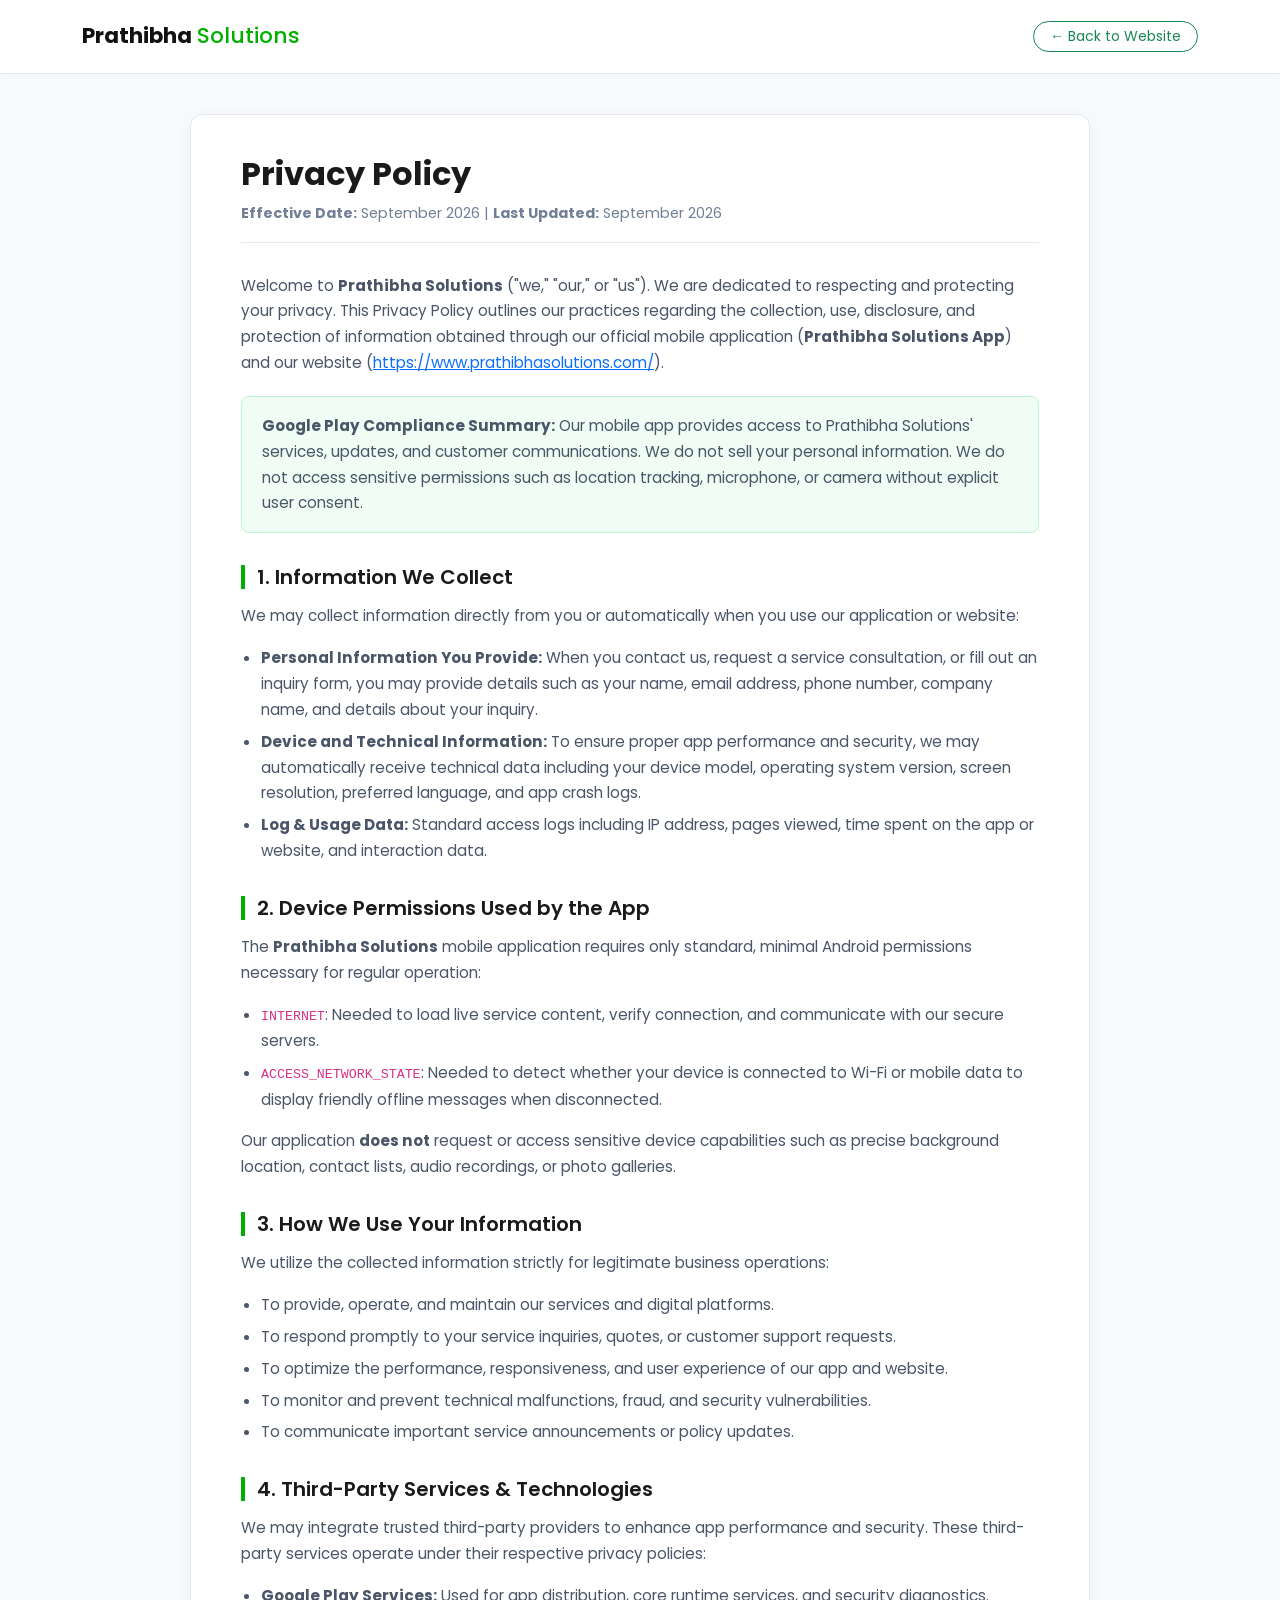
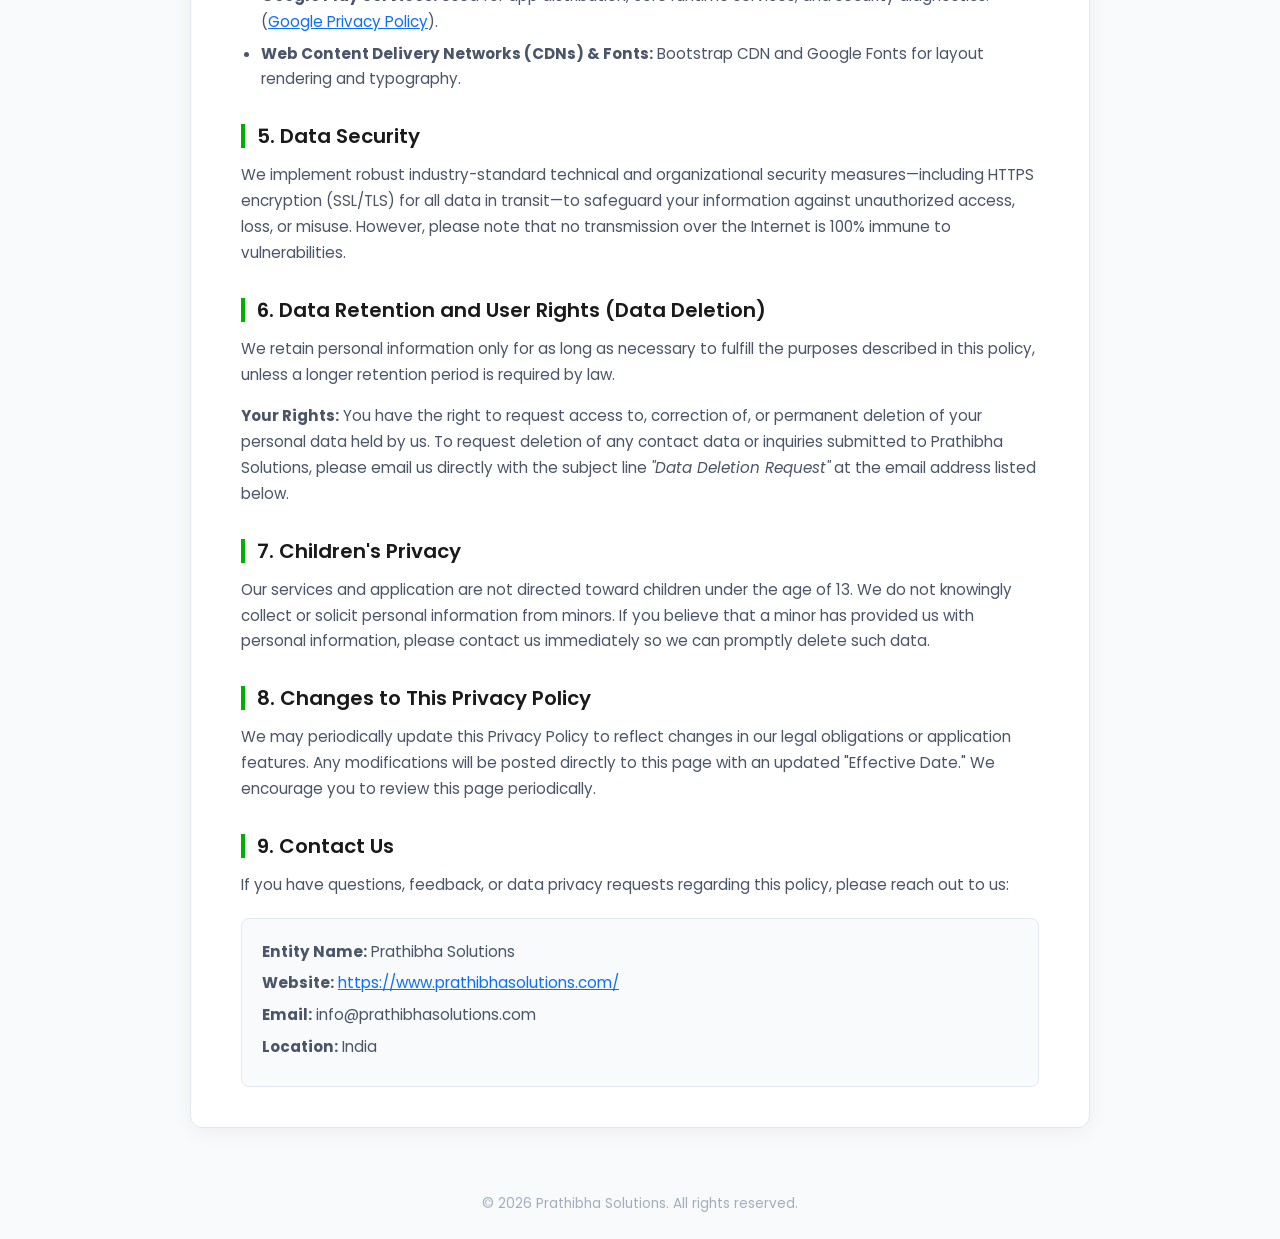
==== privacy-policy.html @ df359dce "Add Prathibha Solutions Privacy Policy" ====
<!DOCTYPE html>
<html lang="en">
<head>
    <meta charset="UTF-8">
    <meta name="viewport" content="width=device-width, initial-scale=1.0">
    <title>Privacy Policy - Prathibha Solutions</title>
    
    <!-- Google Fonts -->
    <link rel="preconnect" href="https://fonts.googleapis.com">
    <link rel="preconnect" href="https://fonts.gstatic.com" crossorigin>
    <link href="https://fonts.googleapis.com/css2?family=Poppins:wght@300;400;500;600;700&display=swap" rel="stylesheet">
    
    <!-- Bootstrap 5 CSS -->
    <link href="https://cdn.jsdelivr.net/npm/bootstrap@5.3.2/dist/css/bootstrap.min.css" rel="stylesheet">
    
    <style>
        :root {
            --primary-color: #00B000;
            --primary-dark: #008f00;
            --heading-color: #1a1a1a;
            --text-color: #4a5568;
            --bg-light: #f8fafc;
            --border-color: #e2e8f0;
        }

        body {
            font-family: 'Poppins', sans-serif;
            color: var(--text-color);
            background-color: var(--bg-light);
            line-height: 1.7;
        }

        .header-bar {
            background: #ffffff;
            border-bottom: 1px solid var(--border-color);
            padding: 18px 0;
            box-shadow: 0 2px 10px rgba(0, 0, 0, 0.03);
        }

        .brand-text {
            font-size: 1.35rem;
            font-weight: 700;
            color: #111;
            text-decoration: none;
        }

        .brand-text span {
            color: var(--primary-color);
            font-weight: 500;
        }

        .policy-container {
            max-width: 900px;
            margin: 40px auto;
            background: #ffffff;
            border-radius: 12px;
            padding: 40px 50px;
            box-shadow: 0 4px 20px rgba(0, 0, 0, 0.05);
            border: 1px solid var(--border-color);
        }

        @media (max-width: 768px) {
            .policy-container {
                padding: 24px 20px;
                margin: 20px 12px;
            }
        }

        h1 {
            color: var(--heading-color);
            font-weight: 700;
            font-size: 2rem;
            margin-bottom: 8px;
        }

        .last-updated {
            font-size: 0.9rem;
            color: #718096;
            margin-bottom: 30px;
            border-bottom: 1px solid var(--border-color);
            padding-bottom: 16px;
        }

        h2 {
            color: var(--heading-color);
            font-weight: 600;
            font-size: 1.25rem;
            margin-top: 32px;
            margin-bottom: 14px;
            padding-left: 12px;
            border-left: 4px solid var(--primary-color);
        }

        p, ul, ol {
            font-size: 0.95rem;
            margin-bottom: 16px;
        }

        ul {
            padding-left: 20px;
        }

        li {
            margin-bottom: 6px;
        }

        .highlight-box {
            background-color: #f0fdf4;
            border: 1px solid #bbf7d0;
            border-radius: 8px;
            padding: 16px 20px;
            margin: 20px 0;
            font-size: 0.95rem;
        }

        .contact-card {
            background: #f8fafc;
            border: 1px solid var(--border-color);
            border-radius: 8px;
            padding: 20px;
            margin-top: 20px;
        }

        .contact-card p {
            margin-bottom: 6px;
        }

        footer {
            text-align: center;
            padding: 24px;
            color: #a0aec0;
            font-size: 0.85rem;
        }
    </style>
</head>
<body>

    <!-- Simple Branded Header -->
    <header class="header-bar">
        <div class="container d-flex justify-content-between align-items-center">
            <a href="https://www.prathibhasolutions.com/" class="brand-text">
                Prathibha <span>Solutions</span>
            </a>
            <a href="https://www.prathibhasolutions.com/" class="btn btn-outline-success btn-sm rounded-pill px-3">
                &larr; Back to Website
            </a>
        </div>
    </header>

    <!-- Main Policy Content -->
    <main class="container">
        <div class="policy-container">
            <h1>Privacy Policy</h1>
            <div class="last-updated">
                <strong>Effective Date:</strong> September 2026 | <strong>Last Updated:</strong> September 2026
            </div>

            <p>
                Welcome to <strong>Prathibha Solutions</strong> ("we," "our," or "us"). We are dedicated to respecting and protecting your privacy. This Privacy Policy outlines our practices regarding the collection, use, disclosure, and protection of information obtained through our official mobile application (<strong>Prathibha Solutions App</strong>) and our website (<a href="https://www.prathibhasolutions.com/" target="_blank" rel="noopener">https://www.prathibhasolutions.com/</a>).
            </p>

            <div class="highlight-box">
                <strong>Google Play Compliance Summary:</strong> Our mobile app provides access to Prathibha Solutions' services, updates, and customer communications. We do not sell your personal information. We do not access sensitive permissions such as location tracking, microphone, or camera without explicit user consent.
            </div>

            <h2>1. Information We Collect</h2>
            <p>We may collect information directly from you or automatically when you use our application or website:</p>
            <ul>
                <li><strong>Personal Information You Provide:</strong> When you contact us, request a service consultation, or fill out an inquiry form, you may provide details such as your name, email address, phone number, company name, and details about your inquiry.</li>
                <li><strong>Device and Technical Information:</strong> To ensure proper app performance and security, we may automatically receive technical data including your device model, operating system version, screen resolution, preferred language, and app crash logs.</li>
                <li><strong>Log & Usage Data:</strong> Standard access logs including IP address, pages viewed, time spent on the app or website, and interaction data.</li>
            </ul>

            <h2>2. Device Permissions Used by the App</h2>
            <p>The <strong>Prathibha Solutions</strong> mobile application requires only standard, minimal Android permissions necessary for regular operation:</p>
            <ul>
                <li><code>INTERNET</code>: Needed to load live service content, verify connection, and communicate with our secure servers.</li>
                <li><code>ACCESS_NETWORK_STATE</code>: Needed to detect whether your device is connected to Wi-Fi or mobile data to display friendly offline messages when disconnected.</li>
            </ul>
            <p>Our application <strong>does not</strong> request or access sensitive device capabilities such as precise background location, contact lists, audio recordings, or photo galleries.</p>

            <h2>3. How We Use Your Information</h2>
            <p>We utilize the collected information strictly for legitimate business operations:</p>
            <ul>
                <li>To provide, operate, and maintain our services and digital platforms.</li>
                <li>To respond promptly to your service inquiries, quotes, or customer support requests.</li>
                <li>To optimize the performance, responsiveness, and user experience of our app and website.</li>
                <li>To monitor and prevent technical malfunctions, fraud, and security vulnerabilities.</li>
                <li>To communicate important service announcements or policy updates.</li>
            </ul>

            <h2>4. Third-Party Services & Technologies</h2>
            <p>We may integrate trusted third-party providers to enhance app performance and security. These third-party services operate under their respective privacy policies:</p>
            <ul>
                <li><strong>Google Play Services:</strong> Used for app distribution, core runtime services, and security diagnostics. (<a href="https://policies.google.com/privacy" target="_blank" rel="noopener">Google Privacy Policy</a>).</li>
                <li><strong>Web Content Delivery Networks (CDNs) & Fonts:</strong> Bootstrap CDN and Google Fonts for layout rendering and typography.</li>
            </ul>

            <h2>5. Data Security</h2>
            <p>
                We implement robust industry-standard technical and organizational security measures—including HTTPS encryption (SSL/TLS) for all data in transit—to safeguard your information against unauthorized access, loss, or misuse. However, please note that no transmission over the Internet is 100% immune to vulnerabilities.
            </p>

            <h2>6. Data Retention and User Rights (Data Deletion)</h2>
            <p>
                We retain personal information only for as long as necessary to fulfill the purposes described in this policy, unless a longer retention period is required by law.
            </p>
            <p>
                <strong>Your Rights:</strong> You have the right to request access to, correction of, or permanent deletion of your personal data held by us. To request deletion of any contact data or inquiries submitted to Prathibha Solutions, please email us directly with the subject line <em>"Data Deletion Request"</em> at the email address listed below.
            </p>

            <h2>7. Children's Privacy</h2>
            <p>
                Our services and application are not directed toward children under the age of 13. We do not knowingly collect or solicit personal information from minors. If you believe that a minor has provided us with personal information, please contact us immediately so we can promptly delete such data.
            </p>

            <h2>8. Changes to This Privacy Policy</h2>
            <p>
                We may periodically update this Privacy Policy to reflect changes in our legal obligations or application features. Any modifications will be posted directly to this page with an updated "Effective Date." We encourage you to review this page periodically.
            </p>

            <h2>9. Contact Us</h2>
            <p>
                If you have questions, feedback, or data privacy requests regarding this policy, please reach out to us:
            </p>
            <div class="contact-card">
                <p><strong>Entity Name:</strong> Prathibha Solutions</p>
                <p><strong>Website:</strong> <a href="https://www.prathibhasolutions.com/" target="_blank" rel="noopener">https://www.prathibhasolutions.com/</a></p>
                <p><strong>Email:</strong> info@prathibhasolutions.com</p>
                <p><strong>Location:</strong> India</p>
            </div>
        </div>
    </main>

    <footer>
        &copy; 2026 Prathibha Solutions. All rights reserved.
    </footer>

</body>
</html>
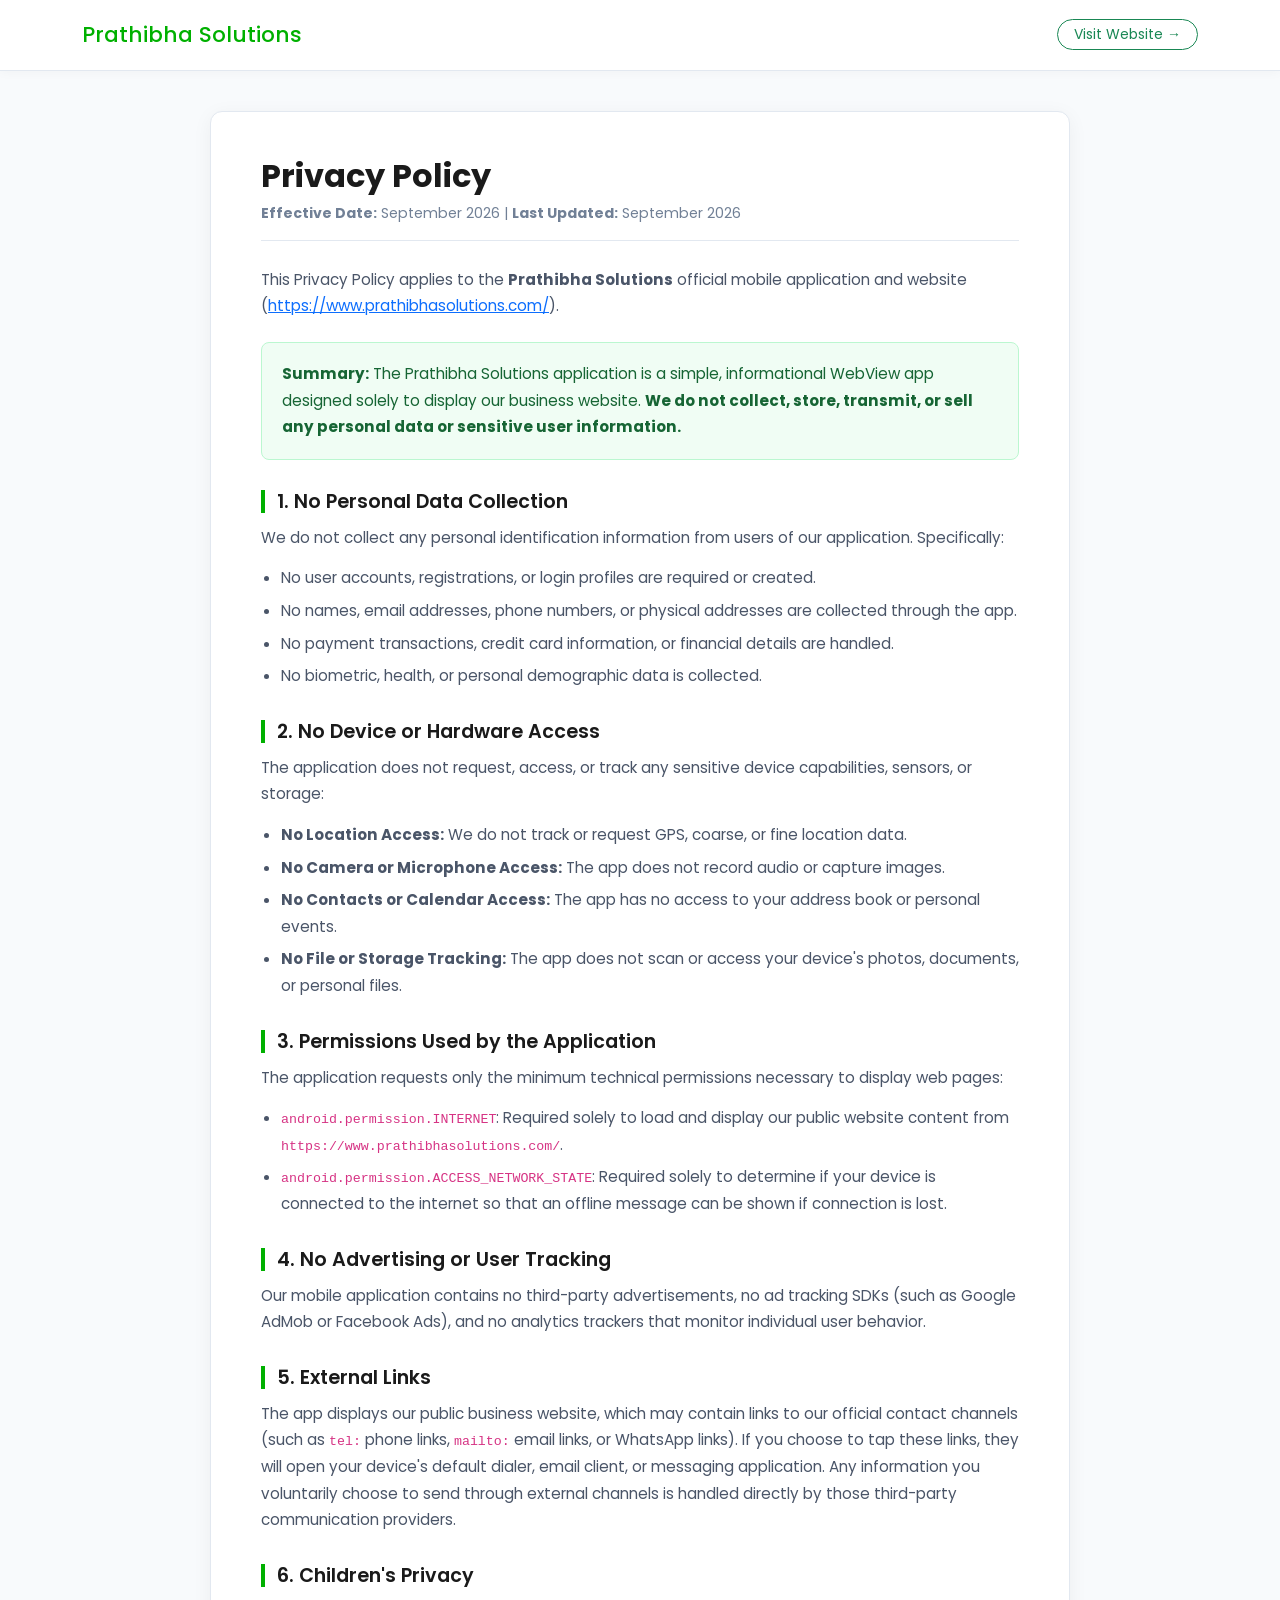
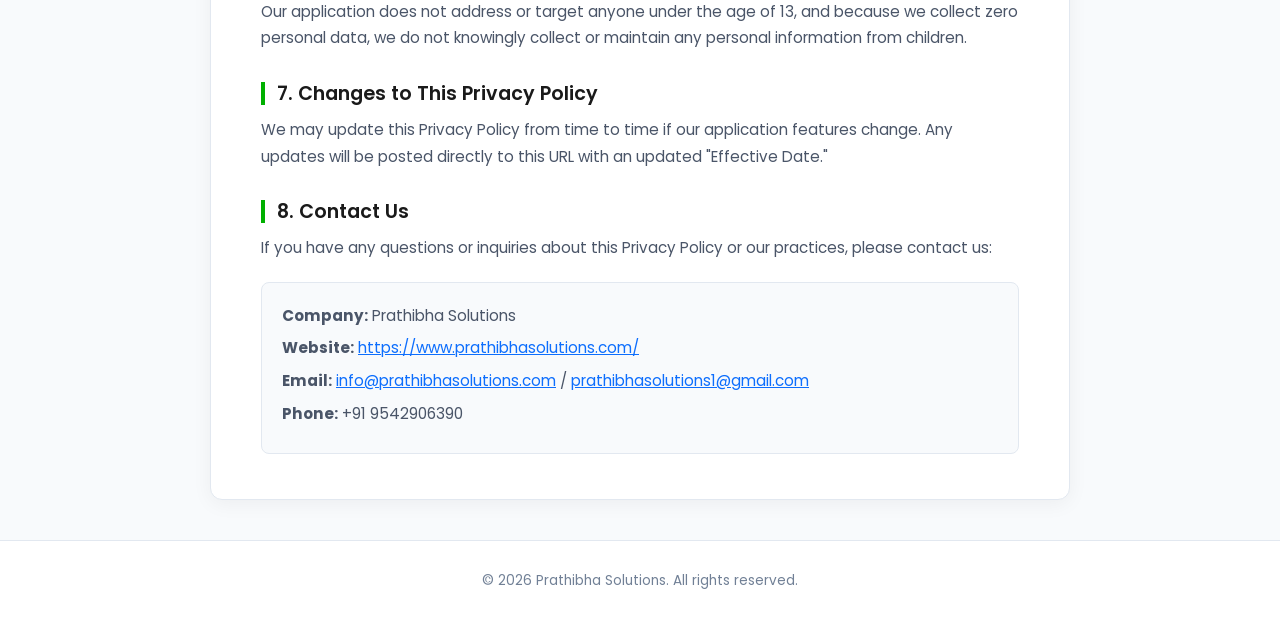
==== commit 58bca8bc: "Update Privacy Policy to minimal zero-data-collection policy" ====
--- a/privacy-policy.html
+++ b/privacy-policy.html
@@ -5,14 +5,17 @@
     <meta name="viewport" content="width=device-width, initial-scale=1.0">
     <title>Privacy Policy - Prathibha Solutions</title>
     
+    <!-- Favicon -->
+    <link rel="icon" type="image/png" href="assets/images/favicon.png">
+
+    <!-- Bootstrap 5 CSS -->
+    <link href="https://cdn.jsdelivr.net/npm/bootstrap@5.3.2/dist/css/bootstrap.min.css" rel="stylesheet">
+    
     <!-- Google Fonts -->
     <link rel="preconnect" href="https://fonts.googleapis.com">
     <link rel="preconnect" href="https://fonts.gstatic.com" crossorigin>
     <link href="https://fonts.googleapis.com/css2?family=Poppins:wght@300;400;500;600;700&display=swap" rel="stylesheet">
-    
-    <!-- Bootstrap 5 CSS -->
-    <link href="https://cdn.jsdelivr.net/npm/bootstrap@5.3.2/dist/css/bootstrap.min.css" rel="stylesheet">
-    
+
     <style>
         :root {
             --primary-color: #00B000;
@@ -27,13 +30,15 @@
             font-family: 'Poppins', sans-serif;
             color: var(--text-color);
             background-color: var(--bg-light);
-            line-height: 1.7;
+            line-height: 1.75;
+            margin: 0;
+            padding: 0;
         }
 
         .header-bar {
             background: #ffffff;
             border-bottom: 1px solid var(--border-color);
-            padding: 18px 0;
+            padding: 16px 0;
             box-shadow: 0 2px 10px rgba(0, 0, 0, 0.03);
         }
 
@@ -42,6 +47,16 @@
             font-weight: 700;
             color: #111;
             text-decoration: none;
+            display: inline-flex;
+            align-items: center;
+            gap: 12px;
+        }
+
+        .brand-logo {
+            width: 40px;
+            height: 40px;
+            border-radius: 50%;
+            object-fit: cover;
         }
 
         .brand-text span {
@@ -50,11 +65,11 @@
         }
 
         .policy-container {
-            max-width: 900px;
+            max-width: 860px;
             margin: 40px auto;
             background: #ffffff;
             border-radius: 12px;
-            padding: 40px 50px;
+            padding: 45px 50px;
             box-shadow: 0 4px 20px rgba(0, 0, 0, 0.05);
             border: 1px solid var(--border-color);
         }
@@ -70,30 +85,30 @@
             color: var(--heading-color);
             font-weight: 700;
             font-size: 2rem;
-            margin-bottom: 8px;
+            margin-bottom: 6px;
         }
 
         .last-updated {
-            font-size: 0.9rem;
+            font-size: 0.88rem;
             color: #718096;
-            margin-bottom: 30px;
+            margin-bottom: 26px;
             border-bottom: 1px solid var(--border-color);
-            padding-bottom: 16px;
+            padding-bottom: 14px;
         }
 
         h2 {
             color: var(--heading-color);
             font-weight: 600;
-            font-size: 1.25rem;
-            margin-top: 32px;
-            margin-bottom: 14px;
+            font-size: 1.2rem;
+            margin-top: 30px;
+            margin-bottom: 12px;
             padding-left: 12px;
             border-left: 4px solid var(--primary-color);
         }
 
         p, ul, ol {
             font-size: 0.95rem;
-            margin-bottom: 16px;
+            margin-bottom: 14px;
         }
 
         ul {
@@ -108,9 +123,10 @@
             background-color: #f0fdf4;
             border: 1px solid #bbf7d0;
             border-radius: 8px;
-            padding: 16px 20px;
-            margin: 20px 0;
+            padding: 18px 20px;
+            margin: 22px 0;
             font-size: 0.95rem;
+            color: #166534;
         }
 
         .contact-card {
@@ -127,27 +143,30 @@
 
         footer {
             text-align: center;
-            padding: 24px;
-            color: #a0aec0;
+            padding: 28px 20px;
+            color: #718096;
             font-size: 0.85rem;
+            border-top: 1px solid var(--border-color);
+            background: #ffffff;
         }
     </style>
 </head>
 <body>
 
-    <!-- Simple Branded Header -->
+    <!-- Header Navigation -->
     <header class="header-bar">
         <div class="container d-flex justify-content-between align-items-center">
             <a href="https://www.prathibhasolutions.com/" class="brand-text">
-                Prathibha <span>Solutions</span>
+                <img src="assets/images/logo-circular.png" alt="Prathibha Solutions Logo" class="brand-logo" onerror="this.style.display='none'">
+                <span>Prathibha Solutions</span>
             </a>
-            <a href="https://www.prathibhasolutions.com/" class="btn btn-outline-success btn-sm rounded-pill px-3">
-                &larr; Back to Website
+            <a href="https://www.prathibhasolutions.com/" class="btn btn-outline-success btn-sm rounded-pill px-3" target="_blank" rel="noopener">
+                Visit Website &rarr;
             </a>
         </div>
     </header>
 
-    <!-- Main Policy Content -->
+    <!-- Main Content -->
     <main class="container">
         <div class="policy-container">
             <h1>Privacy Policy</h1>
@@ -156,78 +175,67 @@
             </div>
 
             <p>
-                Welcome to <strong>Prathibha Solutions</strong> ("we," "our," or "us"). We are dedicated to respecting and protecting your privacy. This Privacy Policy outlines our practices regarding the collection, use, disclosure, and protection of information obtained through our official mobile application (<strong>Prathibha Solutions App</strong>) and our website (<a href="https://www.prathibhasolutions.com/" target="_blank" rel="noopener">https://www.prathibhasolutions.com/</a>).
+                This Privacy Policy applies to the <strong>Prathibha Solutions</strong> official mobile application and website (<a href="https://www.prathibhasolutions.com/" target="_blank" rel="noopener">https://www.prathibhasolutions.com/</a>).
             </p>
 
             <div class="highlight-box">
-                <strong>Google Play Compliance Summary:</strong> Our mobile app provides access to Prathibha Solutions' services, updates, and customer communications. We do not sell your personal information. We do not access sensitive permissions such as location tracking, microphone, or camera without explicit user consent.
+                <strong>Summary:</strong> The Prathibha Solutions application is a simple, informational WebView app designed solely to display our business website. <strong>We do not collect, store, transmit, or sell any personal data or sensitive user information.</strong>
             </div>
 
-            <h2>1. Information We Collect</h2>
-            <p>We may collect information directly from you or automatically when you use our application or website:</p>
+            <h2>1. No Personal Data Collection</h2>
+            <p>We do not collect any personal identification information from users of our application. Specifically:</p>
             <ul>
-                <li><strong>Personal Information You Provide:</strong> When you contact us, request a service consultation, or fill out an inquiry form, you may provide details such as your name, email address, phone number, company name, and details about your inquiry.</li>
-                <li><strong>Device and Technical Information:</strong> To ensure proper app performance and security, we may automatically receive technical data including your device model, operating system version, screen resolution, preferred language, and app crash logs.</li>
-                <li><strong>Log & Usage Data:</strong> Standard access logs including IP address, pages viewed, time spent on the app or website, and interaction data.</li>
+                <li>No user accounts, registrations, or login profiles are required or created.</li>
+                <li>No names, email addresses, phone numbers, or physical addresses are collected through the app.</li>
+                <li>No payment transactions, credit card information, or financial details are handled.</li>
+                <li>No biometric, health, or personal demographic data is collected.</li>
             </ul>
 
-            <h2>2. Device Permissions Used by the App</h2>
-            <p>The <strong>Prathibha Solutions</strong> mobile application requires only standard, minimal Android permissions necessary for regular operation:</p>
+            <h2>2. No Device or Hardware Access</h2>
+            <p>The application does not request, access, or track any sensitive device capabilities, sensors, or storage:</p>
             <ul>
-                <li><code>INTERNET</code>: Needed to load live service content, verify connection, and communicate with our secure servers.</li>
-                <li><code>ACCESS_NETWORK_STATE</code>: Needed to detect whether your device is connected to Wi-Fi or mobile data to display friendly offline messages when disconnected.</li>
+                <li><strong>No Location Access:</strong> We do not track or request GPS, coarse, or fine location data.</li>
+                <li><strong>No Camera or Microphone Access:</strong> The app does not record audio or capture images.</li>
+                <li><strong>No Contacts or Calendar Access:</strong> The app has no access to your address book or personal events.</li>
+                <li><strong>No File or Storage Tracking:</strong> The app does not scan or access your device's photos, documents, or personal files.</li>
             </ul>
-            <p>Our application <strong>does not</strong> request or access sensitive device capabilities such as precise background location, contact lists, audio recordings, or photo galleries.</p>
-
-            <h2>3. How We Use Your Information</h2>
-            <p>We utilize the collected information strictly for legitimate business operations:</p>
+
+            <h2>3. Permissions Used by the Application</h2>
+            <p>The application requests only the minimum technical permissions necessary to display web pages:</p>
             <ul>
-                <li>To provide, operate, and maintain our services and digital platforms.</li>
-                <li>To respond promptly to your service inquiries, quotes, or customer support requests.</li>
-                <li>To optimize the performance, responsiveness, and user experience of our app and website.</li>
-                <li>To monitor and prevent technical malfunctions, fraud, and security vulnerabilities.</li>
-                <li>To communicate important service announcements or policy updates.</li>
+                <li><code>android.permission.INTERNET</code>: Required solely to load and display our public website content from <code>https://www.prathibhasolutions.com/</code>.</li>
+                <li><code>android.permission.ACCESS_NETWORK_STATE</code>: Required solely to determine if your device is connected to the internet so that an offline message can be shown if connection is lost.</li>
             </ul>
 
-            <h2>4. Third-Party Services & Technologies</h2>
-            <p>We may integrate trusted third-party providers to enhance app performance and security. These third-party services operate under their respective privacy policies:</p>
-            <ul>
-                <li><strong>Google Play Services:</strong> Used for app distribution, core runtime services, and security diagnostics. (<a href="https://policies.google.com/privacy" target="_blank" rel="noopener">Google Privacy Policy</a>).</li>
-                <li><strong>Web Content Delivery Networks (CDNs) & Fonts:</strong> Bootstrap CDN and Google Fonts for layout rendering and typography.</li>
-            </ul>
-
-            <h2>5. Data Security</h2>
-            <p>
-                We implement robust industry-standard technical and organizational security measures—including HTTPS encryption (SSL/TLS) for all data in transit—to safeguard your information against unauthorized access, loss, or misuse. However, please note that no transmission over the Internet is 100% immune to vulnerabilities.
-            </p>
-
-            <h2>6. Data Retention and User Rights (Data Deletion)</h2>
-            <p>
-                We retain personal information only for as long as necessary to fulfill the purposes described in this policy, unless a longer retention period is required by law.
-            </p>
-            <p>
-                <strong>Your Rights:</strong> You have the right to request access to, correction of, or permanent deletion of your personal data held by us. To request deletion of any contact data or inquiries submitted to Prathibha Solutions, please email us directly with the subject line <em>"Data Deletion Request"</em> at the email address listed below.
-            </p>
-
-            <h2>7. Children's Privacy</h2>
-            <p>
-                Our services and application are not directed toward children under the age of 13. We do not knowingly collect or solicit personal information from minors. If you believe that a minor has provided us with personal information, please contact us immediately so we can promptly delete such data.
-            </p>
-
-            <h2>8. Changes to This Privacy Policy</h2>
-            <p>
-                We may periodically update this Privacy Policy to reflect changes in our legal obligations or application features. Any modifications will be posted directly to this page with an updated "Effective Date." We encourage you to review this page periodically.
-            </p>
-
-            <h2>9. Contact Us</h2>
-            <p>
-                If you have questions, feedback, or data privacy requests regarding this policy, please reach out to us:
+            <h2>4. No Advertising or User Tracking</h2>
+            <p>
+                Our mobile application contains no third-party advertisements, no ad tracking SDKs (such as Google AdMob or Facebook Ads), and no analytics trackers that monitor individual user behavior.
+            </p>
+
+            <h2>5. External Links</h2>
+            <p>
+                The app displays our public business website, which may contain links to our official contact channels (such as <code>tel:</code> phone links, <code>mailto:</code> email links, or WhatsApp links). If you choose to tap these links, they will open your device's default dialer, email client, or messaging application. Any information you voluntarily choose to send through external channels is handled directly by those third-party communication providers.
+            </p>
+
+            <h2>6. Children's Privacy</h2>
+            <p>
+                Our application does not address or target anyone under the age of 13, and because we collect zero personal data, we do not knowingly collect or maintain any personal information from children.
+            </p>
+
+            <h2>7. Changes to This Privacy Policy</h2>
+            <p>
+                We may update this Privacy Policy from time to time if our application features change. Any updates will be posted directly to this URL with an updated "Effective Date."
+            </p>
+
+            <h2>8. Contact Us</h2>
+            <p>
+                If you have any questions or inquiries about this Privacy Policy or our practices, please contact us:
             </p>
             <div class="contact-card">
-                <p><strong>Entity Name:</strong> Prathibha Solutions</p>
+                <p><strong>Company:</strong> Prathibha Solutions</p>
                 <p><strong>Website:</strong> <a href="https://www.prathibhasolutions.com/" target="_blank" rel="noopener">https://www.prathibhasolutions.com/</a></p>
-                <p><strong>Email:</strong> info@prathibhasolutions.com</p>
-                <p><strong>Location:</strong> India</p>
+                <p><strong>Email:</strong> <a href="mailto:info@prathibhasolutions.com">info@prathibhasolutions.com</a> / <a href="mailto:prathibhasolutions1@gmail.com">prathibhasolutions1@gmail.com</a></p>
+                <p><strong>Phone:</strong> +91 9542906390</p>
             </div>
         </div>
     </main>
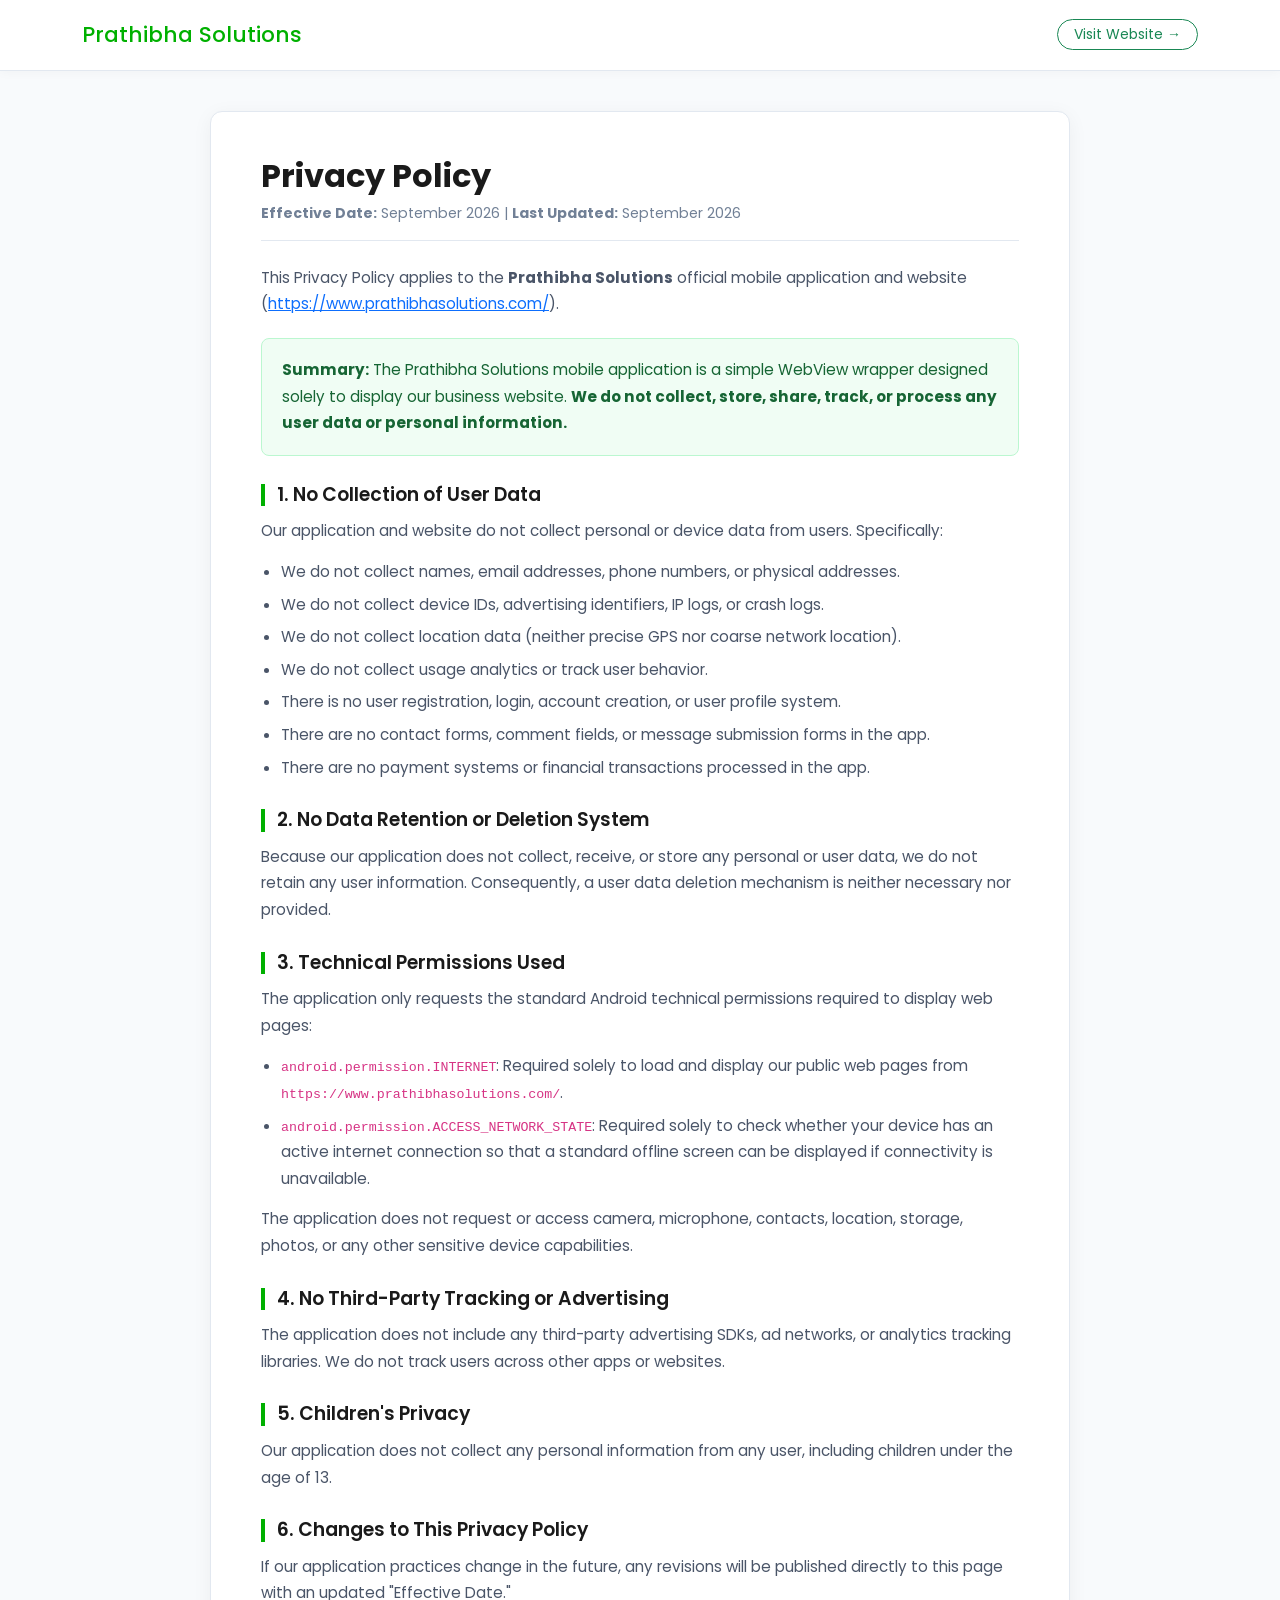
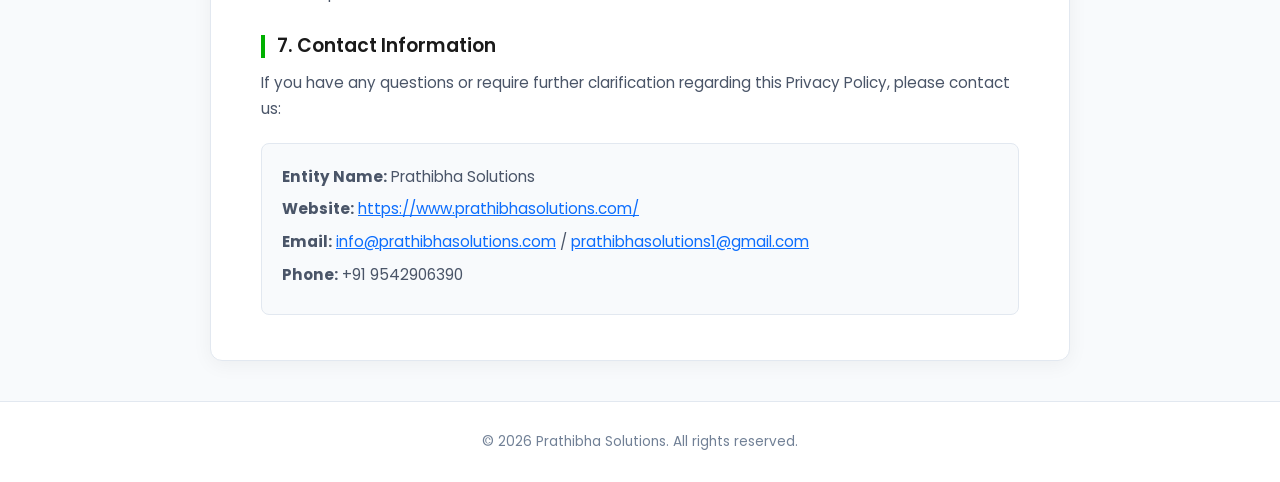
==== commit 19bd987f: "Reflect zero data collection, no accounts, no deletion mechanism" ====
--- a/privacy-policy.html
+++ b/privacy-policy.html
@@ -19,7 +19,6 @@
     <style>
         :root {
             --primary-color: #00B000;
-            --primary-dark: #008f00;
             --heading-color: #1a1a1a;
             --text-color: #4a5568;
             --bg-light: #f8fafc;
@@ -91,7 +90,7 @@
         .last-updated {
             font-size: 0.88rem;
             color: #718096;
-            margin-bottom: 26px;
+            margin-bottom: 24px;
             border-bottom: 1px solid var(--border-color);
             padding-bottom: 14px;
         }
@@ -99,14 +98,14 @@
         h2 {
             color: var(--heading-color);
             font-weight: 600;
-            font-size: 1.2rem;
-            margin-top: 30px;
+            font-size: 1.18rem;
+            margin-top: 28px;
             margin-bottom: 12px;
             padding-left: 12px;
             border-left: 4px solid var(--primary-color);
         }
 
-        p, ul, ol {
+        p, ul {
             font-size: 0.95rem;
             margin-bottom: 14px;
         }
@@ -124,7 +123,7 @@
             border: 1px solid #bbf7d0;
             border-radius: 8px;
             padding: 18px 20px;
-            margin: 22px 0;
+            margin: 20px 0;
             font-size: 0.95rem;
             color: #166534;
         }
@@ -179,60 +178,55 @@
             </p>
 
             <div class="highlight-box">
-                <strong>Summary:</strong> The Prathibha Solutions application is a simple, informational WebView app designed solely to display our business website. <strong>We do not collect, store, transmit, or sell any personal data or sensitive user information.</strong>
+                <strong>Summary:</strong> The Prathibha Solutions mobile application is a simple WebView wrapper designed solely to display our business website. <strong>We do not collect, store, share, track, or process any user data or personal information.</strong>
             </div>
 
-            <h2>1. No Personal Data Collection</h2>
-            <p>We do not collect any personal identification information from users of our application. Specifically:</p>
+            <h2>1. No Collection of User Data</h2>
+            <p>Our application and website do not collect personal or device data from users. Specifically:</p>
             <ul>
-                <li>No user accounts, registrations, or login profiles are required or created.</li>
-                <li>No names, email addresses, phone numbers, or physical addresses are collected through the app.</li>
-                <li>No payment transactions, credit card information, or financial details are handled.</li>
-                <li>No biometric, health, or personal demographic data is collected.</li>
+                <li>We do not collect names, email addresses, phone numbers, or physical addresses.</li>
+                <li>We do not collect device IDs, advertising identifiers, IP logs, or crash logs.</li>
+                <li>We do not collect location data (neither precise GPS nor coarse network location).</li>
+                <li>We do not collect usage analytics or track user behavior.</li>
+                <li>There is no user registration, login, account creation, or user profile system.</li>
+                <li>There are no contact forms, comment fields, or message submission forms in the app.</li>
+                <li>There are no payment systems or financial transactions processed in the app.</li>
             </ul>
 
-            <h2>2. No Device or Hardware Access</h2>
-            <p>The application does not request, access, or track any sensitive device capabilities, sensors, or storage:</p>
+            <h2>2. No Data Retention or Deletion System</h2>
+            <p>
+                Because our application does not collect, receive, or store any personal or user data, we do not retain any user information. Consequently, a user data deletion mechanism is neither necessary nor provided.
+            </p>
+
+            <h2>3. Technical Permissions Used</h2>
+            <p>The application only requests the standard Android technical permissions required to display web pages:</p>
             <ul>
-                <li><strong>No Location Access:</strong> We do not track or request GPS, coarse, or fine location data.</li>
-                <li><strong>No Camera or Microphone Access:</strong> The app does not record audio or capture images.</li>
-                <li><strong>No Contacts or Calendar Access:</strong> The app has no access to your address book or personal events.</li>
-                <li><strong>No File or Storage Tracking:</strong> The app does not scan or access your device's photos, documents, or personal files.</li>
+                <li><code>android.permission.INTERNET</code>: Required solely to load and display our public web pages from <code>https://www.prathibhasolutions.com/</code>.</li>
+                <li><code>android.permission.ACCESS_NETWORK_STATE</code>: Required solely to check whether your device has an active internet connection so that a standard offline screen can be displayed if connectivity is unavailable.</li>
             </ul>
-
-            <h2>3. Permissions Used by the Application</h2>
-            <p>The application requests only the minimum technical permissions necessary to display web pages:</p>
-            <ul>
-                <li><code>android.permission.INTERNET</code>: Required solely to load and display our public website content from <code>https://www.prathibhasolutions.com/</code>.</li>
-                <li><code>android.permission.ACCESS_NETWORK_STATE</code>: Required solely to determine if your device is connected to the internet so that an offline message can be shown if connection is lost.</li>
-            </ul>
-
-            <h2>4. No Advertising or User Tracking</h2>
-            <p>
-                Our mobile application contains no third-party advertisements, no ad tracking SDKs (such as Google AdMob or Facebook Ads), and no analytics trackers that monitor individual user behavior.
-            </p>
-
-            <h2>5. External Links</h2>
-            <p>
-                The app displays our public business website, which may contain links to our official contact channels (such as <code>tel:</code> phone links, <code>mailto:</code> email links, or WhatsApp links). If you choose to tap these links, they will open your device's default dialer, email client, or messaging application. Any information you voluntarily choose to send through external channels is handled directly by those third-party communication providers.
-            </p>
-
-            <h2>6. Children's Privacy</h2>
-            <p>
-                Our application does not address or target anyone under the age of 13, and because we collect zero personal data, we do not knowingly collect or maintain any personal information from children.
-            </p>
-
-            <h2>7. Changes to This Privacy Policy</h2>
-            <p>
-                We may update this Privacy Policy from time to time if our application features change. Any updates will be posted directly to this URL with an updated "Effective Date."
-            </p>
-
-            <h2>8. Contact Us</h2>
-            <p>
-                If you have any questions or inquiries about this Privacy Policy or our practices, please contact us:
+            <p>The application does not request or access camera, microphone, contacts, location, storage, photos, or any other sensitive device capabilities.</p>
+
+            <h2>4. No Third-Party Tracking or Advertising</h2>
+            <p>
+                The application does not include any third-party advertising SDKs, ad networks, or analytics tracking libraries. We do not track users across other apps or websites.
+            </p>
+
+            <h2>5. Children's Privacy</h2>
+            <p>
+                Our application does not collect any personal information from any user, including children under the age of 13.
+            </p>
+
+            <h2>6. Changes to This Privacy Policy</h2>
+            <p>
+                If our application practices change in the future, any revisions will be published directly to this page with an updated "Effective Date."
+            </p>
+
+            <h2>7. Contact Information</h2>
+            <p>
+                If you have any questions or require further clarification regarding this Privacy Policy, please contact us:
             </p>
             <div class="contact-card">
-                <p><strong>Company:</strong> Prathibha Solutions</p>
+                <p><strong>Entity Name:</strong> Prathibha Solutions</p>
                 <p><strong>Website:</strong> <a href="https://www.prathibhasolutions.com/" target="_blank" rel="noopener">https://www.prathibhasolutions.com/</a></p>
                 <p><strong>Email:</strong> <a href="mailto:info@prathibhasolutions.com">info@prathibhasolutions.com</a> / <a href="mailto:prathibhasolutions1@gmail.com">prathibhasolutions1@gmail.com</a></p>
                 <p><strong>Phone:</strong> +91 9542906390</p>
